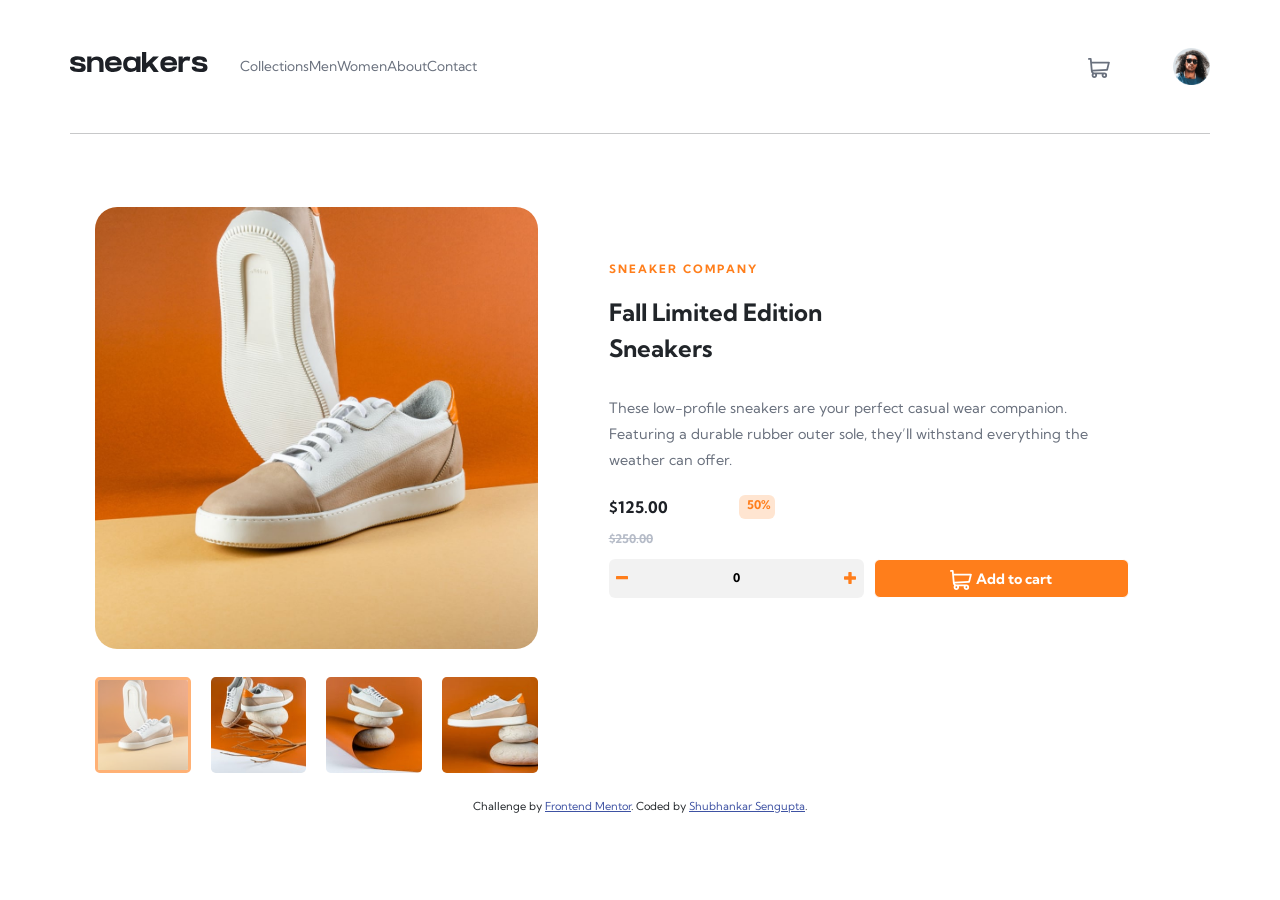
==== index.html @ 002dc1a3 "Deleted unncessary folders" ====
<!DOCTYPE html>
<html lang="en">

<head>

  <meta charset="UTF-8">
  <!--Encoding UTF-8 Unicode Transformation Format 8 bit-->
  <meta name="viewport" content="width=device-width, initial-scale=1.0">
  <!-- displays site properly based on user's device -->

  <link rel="icon" type="image/png" sizes="32x32" href="./images/favicon-32x32.png">

  <title>Frontend Mentor | E-commerce product page</title>

  <!-- Feel free to remove these styles or customise in your own stylesheet 👍 -->

  <style>
    .attribution {
      font-size: 11px;
      text-align: center;
    }

    .attribution a {
      color: hsl(228, 45%, 44%);
    }
  </style>

  <link href="https://cdn.jsdelivr.net/npm/bootstrap@5.0.2/dist/css/bootstrap.min.css" rel="stylesheet"
    integrity="sha384-EVSTQN3/azprG1Anm3QDgpJLIm9Nao0Yz1ztcQTwFspd3yD65VohhpuuCOmLASjC" crossorigin="anonymous">
  <script src="https://cdn.jsdelivr.net/npm/bootstrap@5.0.2/dist/js/bootstrap.bundle.min.js"
    integrity="sha384-MrcW6ZMFYlzcLA8Nl+NtUVF0sA7MsXsP1UyJoMp4YLEuNSfAP+JcXn/tWtIaxVXM"
    crossorigin="anonymous"></script>
  <link rel="stylesheet" href="ecommerce.css">

</head>

<body>

  <header class="site-header container">

    <h1 class="site-logo">

      <img src="./images/logo.svg" alt="sneakers-logo">

    </h1>

    <nav class="navigation navbar navbar-light">

      <button class="btn d-md-none" type="button" data-bs-toggle="offcanvas" data-bs-target="#offcanvas-collpase"
        aria-controls="offcanvas-collpase">

        <span class="navbar-toggler-icon"></span>

      </button>

      <ul class="navbar-nav offcanvas offcanvas-start" tabindex="-1" id="offcanvas-collpase">

        <div class="offcanvas-header">
          <button type="button" class="btn-close text-reset" data-bs-dismiss="offcanvas" aria-label="Close"></button>
        </div>


        <div class="offcanvas-body">

          <li class="nav-item"><a class="nav-link" href="#">Collections</a></li>
          <li class="nav-item"><a class="nav-link" href="#">Men</a></li>
          <li class="nav-item"><a class="nav-link" href="#">Women</a></li>
          <li class="nav-item"><a class="nav-link" href="#">About</a></li>
          <li class="nav-item"><a class="nav-link" href="#">Contact</a></li>

        </div>

      </ul>

      <ul class="navabar-nav d-md-flex d-none">

        <li class="nav-item"><a class="nav-link" href="#">Collections</a></li>
        <li class="nav-item"><a class="nav-link" href="#">Men</a></li>
        <li class="nav-item"><a class="nav-link" href="#">Women</a></li>
        <li class="nav-item"><a class="nav-link" href="#">About</a></li>
        <li class="nav-item"><a class="nav-link" href="#">Contact</a></li>

      </ul>

    </nav>



    <section class="cart-avatar">

      <span class="position-relative">

        <img class="cart-click" src=".\images\icon-cart.svg" alt="icon-cart" data-bs-toggle="modal"
          data-bs-target="#exampleModal">

        <span class="position-absolute top-0 start-100 translate-middle badge rounded-pill bg-semi-info visually-hidden"
          style="font-size: x-small;">
        </span>

      </span>


      <!-- Modal-1-->

      <div class="modal fade" id="exampleModal" tabindex="-1" aria-labelledby="exampleModalLabel" aria-hidden="true">

        <div class="modal-dialog">

          <div class="modal-content">

            <div class="modal-header">

              <h5 class="modal-title" id="exampleModalLabel">Cart</h5>

            </div>

            <div class="modal-body">
              Your cart is empty.
            </div>

          </div>

        </div>

      </div>

      <img class="avatar-image" src=".\images\image-avatar.png" alt="avatar-image">

    </section>

  </header>


  <main class="container adjustment">

    <hr class="d-none d-md-block">

    <div class="site-content">

      <section class="product-images">

        <h2 id="control_scroll" class="carousel slide products-scollable">

          <div class="carousel-inner">

            <div class="carousel-item active">

              <img class="img-fluid" src=".\images\image-product-1.jpg" alt="product-1-image">

            </div>

            <div class="carousel-item">

              <img class="img-fluid" src=".\images\image-product-2.jpg" alt="product-2-image">

            </div>


            <div class="carousel-item">

              <img class="img-fluid" src=".\images\image-product-3.jpg" alt="product-3-image">

            </div>


            <div class="carousel-item">

              <img class="img-fluid" src=".\images\image-product-4.jpg" alt="product-4-image">

            </div>


          </div>

          <a class="carousel-control-prev d-md-none" role="button">

            <span class="prev-icon" data-bs-target="#control_scroll" data-bs-slide="prev" aria-hidden="true">

              <svg width="13" height="18" xmlns="http://www.w3.org/2000/svg">
                <path d="M11 1 3 9l8 8" stroke="#1D2026" stroke-width="3" fill="none" fill-rule="evenodd" />
              </svg>

            </span>
            <span class="visually-hidden">Previous</span>

          </a>

          <a class="carousel-control-next d-md-none" role="button">

            <span class="next-icon" data-bs-target="#control_scroll" data-bs-slide="next" aria-hidden="true">

              <svg width="13" height="18" xmlns="http://www.w3.org/2000/svg">
                <path d="m2 1 8 8-8 8" stroke="#1D2026" stroke-width="3" fill="none" fill-rule="evenodd" />
              </svg>

            </span>
            <span class="visually-hidden">Next</span>

          </a>

        </h2>

        <!-- Modal-2-->

        <div class="modal fade" id="exampleModal1" tabindex="-1" aria-labelledby="exampleModalLabel1"
          aria-hidden="true">

          <div class="modal-dialog modal-dialog-centered">

            <div class="modal-content">

              <div class="modal-header">

                <button type="button" class="btn btn-outline-light" data-bs-dismiss="modal" aria-label="Close">

                  <svg width="14" height="15" xmlns="http://www.w3.org/2000/svg">

                    <path
                      d="m11.596.782 2.122 2.122L9.12 7.499l4.597 4.597-2.122 2.122L7 9.62l-4.595 4.597-2.122-2.122L4.878 7.5.282 2.904 2.404.782l4.595 4.596L11.596.782Z"
                      fill="#fff" fill-rule="evenodd" />

                  </svg>

                </button>

              </div>

              <div class="modal-body">

                <h2 id="control_scroll1" class="carousel slide products-scollable">

                  <div class="carousel-inner">

                    <div class="carousel-item active">

                      <img class="img-fluid main-productimg" src=".\images\image-product-1.jpg" alt="product-1-image">

                    </div>

                    <div class="carousel-item">

                      <img class="img-fluid" src=".\images\image-product-2.jpg" alt="product-2-image">

                    </div>


                    <div class="carousel-item">

                      <img class="img-fluid" src=".\images\image-product-3.jpg" alt="product-3-image">

                    </div>


                    <div class="carousel-item">

                      <img class="img-fluid" src=".\images\image-product-4.jpg" alt="product-4-image">

                    </div>


                  </div>

                  <a class="carousel-control-prev" role="button">

                    <span class="prev-icon" data-bs-target="#control_scroll1" data-bs-slide="prev" aria-hidden="true">

                      <svg width="13" height="18" xmlns="http://www.w3.org/2000/svg">
                        <path d="M11 1 3 9l8 8" stroke="#1D2026" stroke-width="3" fill="none" fill-rule="evenodd" />
                      </svg>

                    </span>
                    <span class="visually-hidden">Previous</span>

                  </a>

                  <a class="carousel-control-next" role="button">

                    <span class="next-icon" data-bs-target="#control_scroll1" data-bs-slide="next" aria-hidden="true">

                      <svg width="13" height="18" xmlns="http://www.w3.org/2000/svg">
                        <path d="m2 1 8 8-8 8" stroke="#1D2026" stroke-width="3" fill="none" fill-rule="evenodd" />
                      </svg>

                    </span>

                    <span class="visually-hidden">Next</span>

                  </a>

                </h2>

              </div>

              <div class="d-grid checkset">

                <a type="button" data-bs-target="#control_scroll1" data-bs-slide-to="0" aria-current="true"
                  aria-label="Slide 1">

                  <img class="img-fluid" src=".\images\image-product-1-thumbnail.jpg" alt="pro-1-thumb1">

                </a>

                <a type="button" data-bs-target="#control_scroll1" data-bs-slide-to="1" aria-label="Slide 2">

                  <img class="img-fluid" src=".\images\image-product-2-thumbnail.jpg" alt="pro-2-thumb1">

                </a>

                <a type="button" data-bs-target="#control_scroll1" data-bs-slide-to="2" aria-label="Slide 3">

                  <img class="img-fluid" src=".\images\image-product-3-thumbnail.jpg" alt="pro-3-thumb1">

                </a>

                <a type="button" data-bs-target="#control_scroll1" data-bs-slide-to="3" aria-label="Slide 4">

                  <img class="img-fluid" src=".\images\image-product-4-thumbnail.jpg" alt="pro-4-thumb1">

                </a>

              </div>

            </div>

          </div>

        </div>


        <div class="thumbnail-images">

          <a type="button" data-bs-target="#control_scroll" data-bs-slide-to="0" aria-current="true"
            aria-label="Slide 1">
            <img class="img-fluid" src=".\images\image-product-1-thumbnail.jpg" alt="pro-1-thumb">
          </a>

          <a type="button" data-bs-target="#control_scroll" data-bs-slide-to="1" aria-current="true"
            aria-label="Slide 2">
            <img class="img-fluid" src=".\images\image-product-2-thumbnail.jpg" alt="pro-2-thumb">
          </a>

          <a type="button" data-bs-target="#control_scroll" data-bs-slide-to="2" aria-current="true"
            aria-label="Slide 3">
            <img class="img-fluid" src=".\images\image-product-3-thumbnail.jpg" alt="pro-3-thumb">
          </a>

          <a type="button" data-bs-target="#control_scroll" data-bs-slide-to="3" aria-current="true"
            aria-label="Slide 4">
            <img class="img-fluid" src=".\images\image-product-4-thumbnail.jpg" alt="pro-4-thumb">
          </a>

        </div>

      </section>


      <section class="sneakers-info-main">

        <h6 class="sneaker-nm">Sneaker Company</h6>

        <div class="sneaker-title">Fall Limited Edition Sneakers</div>

        <div class="sub-info-sneaker">These low-profile sneakers are your perfect casual wear companion. Featuring a
          durable rubber outer sole, they’ll withstand everything the weather can offer.</div>

        <div class="section-content-display">

          <div class="rates">

            <span class="final-rate">$125.00</span>
            <span class="discount badge">50%</span>
            <div class="amount-org"><del>$250.00</del></div>

          </div>

          <div class="counter">

            <span class="count badge">

              <img class="minus-sign" tabindex="0" src="./images/icon-minus.svg" alt="minus-sign">
              <span class="count-result">0</span>
              <img class="plus-sign" tabindex="0" src="./images/icon-plus.svg" alt="plus-sign">

            </span>

          </div>

          <div class="cart-fill d-grid">

            <button type="button" class="btn btn-primary">

              <!--hidden from accessibility tree.-->

              <svg class="svg-cart-button" width="22" aria-hidden="true" height="20" xmlns="http://www.w3.org/2000/svg">
                <path
                  d="M20.925 3.641H3.863L3.61.816A.896.896 0 0 0 2.717 0H.897a.896.896 0 1 0 0 1.792h1l1.031 11.483c.073.828.52 1.726 1.291 2.336C2.83 17.385 4.099 20 6.359 20c1.875 0 3.197-1.87 2.554-3.642h4.905c-.642 1.77.677 3.642 2.555 3.642a2.72 2.72 0 0 0 2.717-2.717 2.72 2.72 0 0 0-2.717-2.717H6.365c-.681 0-1.274-.41-1.53-1.009l14.321-.842a.896.896 0 0 0 .817-.677l1.821-7.283a.897.897 0 0 0-.87-1.114ZM6.358 18.208a.926.926 0 0 1 0-1.85.926.926 0 0 1 0 1.85Zm10.015 0a.926.926 0 0 1 0-1.85.926.926 0 0 1 0 1.85Zm2.021-7.243-13.8.81-.57-6.341h15.753l-1.383 5.53Z"
                  fill="#69707D" fill-rule="nonzero" />
              </svg>


              <span class="cart-label">Add to cart</span>

            </button>

          </div>

        </div>

      </section>

    </div>

  </main>

  <div class="attribution">
    Challenge by <a href="https://www.frontendmentor.io?ref=challenge" target="_blank">Frontend Mentor</a>.
    Coded by <a href="#">Shubhankar Sengupta</a>.
  </div>

</body>

<script src="ecommerce.js"></script>

</html>
---- ecommerce.css ----
@import url('https://fonts.googleapis.com/css2?family=Kumbh+Sans:wght@400;700&display=swap');

body {
    font-family: 'Kumbh Sans', sans-serif;
}

ul, li {
    list-style: none;
    display: inline;
}

.container {
    margin-top: 2em;
}

.site-header {
    display: flex;
    align-items: center;
    padding-bottom: 1em;
}

.site-logo {
    display: flex;
}

.navigation {
   display: flex; 
   flex-grow: 1;
   justify-content: space-between;
   align-items: center;
}

.navigation .nav-link {
    color: #69707D;
    font-size: .86em;  
    position:relative;  
    
}


.navbar-toggler-icon {
    vertical-align: unset;
}


.btn:focus {
    box-shadow: none;
}


nav.navigation .modal-backdrop {
    opacity: .5;
}


#offcanvas-collpase + ul {
    margin-top: 1em;
    flex-grow: 1;
    justify-content: flex-start;
}

#offcanvas-collpase .nav-link {
    font-weight: 700;
    color: #1D2026;
} 

.offcanvas-header > button.btn-close {
    padding-left: 0px;
} 

.offcanvas-start {
    width: 300px;
}

.avatar-image {
    width: 30%;
    cursor: pointer;
}

.avatar-image:hover {
    border: 3px solid #FF7E1B;
    border-radius: 50%; 
    transition: all .12s ease-out; 
}

.cart-avatar {
    display: flex;
    justify-content: space-between;
    align-items: center;
}

.site-content {
    display: grid;
    margin-top: 3em;
    grid-template-columns: .7fr 1fr;
    gap: 15px;
    padding: 25px;
}

.thumbnail-images {
    display: grid;
    grid-template-columns: repeat(4, 1fr);
    gap: 20px;
    padding-top: 20px;
}

.thumbnail-images a:nth-of-type(1) .apply-op, .thumbnail-act {
    border: 3px solid #FF7E1B;
    opacity: .6;
}


.thumbnail-images > *:hover {
    cursor: pointer;
    opacity: .6;
}

.products-scollable img, .thumbnail-images img, .thumbnail-act {
    border-radius: 5%;
}


.sneakers-info-main {
    padding: 80px;
    padding-right: 130px;
    padding-left: 90px;
}

.sneakers-info-main > * {
    margin-bottom: 1.5em;
}


.sneaker-nm {
    text-transform: uppercase;
    font-weight: 700;
    color: #FF7E1B;
    letter-spacing: 2px;
    font-size: .72em;
}


.sneaker-title {
    font-weight: bolder;
    font-size: 2.34em;
    margin-bottom: 30px;
}


.sub-info-sneaker {
    color: #69707D;
    font-size: .9em;
    line-height: 1.802em;
}


.section-content-display {
    display: grid;
    grid-template-columns: repeat(4, 1fr);
    gap:10px;
}


.counter {
    display: grid;
    grid-column: 1/2;
}


.cart-fill {
    grid-column: 2/4;
}


.cart-fill > .btn.btn-primary > img {
    margin-right: .45em;
}

.cart-label {
    font-weight: 700;
    font-size: .9em;
}


.discount {
    color: #FF7E1B;
    background-color: rgba(255, 126, 27, .2);
    max-width: 36px;
}


.count {
    display: flex;
    color: rgb(0, 0, 0);
    background-color: rgba(0, 0, 0, .05);
    justify-content: space-between;
    align-items: center;
}


.modal-body > img:nth-of-type(1) {
    border-radius: 10%;  
}

.modal-body > button {
    border-radius: 10px;
}


.modal-body > img:nth-of-type(2), .count > img, .pointer, .cart-avatar > img:nth-of-type(1):hover, .cart-click {
    cursor: pointer;
}


.btn.btn-primary , .btn-primary-1 {
    background-color:#FF7E1B;
    border-color: rgb(255, 255, 255);
    padding: .6em;
    color: #fff;
}

.btn.btn-primary:hover {
    opacity: .65;
}

.rates {
    display: grid;
    justify-items: end;
    grid-template-columns: repeat(auto-fit, minmax(50px, 1fr));
    gap: 6px;
}

.final-rate {
    color: #1D2026;
    font-weight: 700;
}

.amount-org {
    color: #B6BCC8;
    font-weight: 700;
    justify-self: start;
}

.amount-org > del {
    font-size: .75em;
}


#exampleModal > .modal-dialog {
    margin-top: 6rem;
    margin-left: 60rem;
    max-width: 360px;
    box-shadow: 0px 15px 15px rgba(0, 0, 0, .3);
    border-radius: 15%;
}

.modal-body {
    display: flex;
    justify-content: center;
    align-items: center;
    color: #69707D;
    min-height: 200px;
}

#exampleModal .modal-title, #exampleModal .modal-body {
    font-size: .95rem;
    font-weight: 700;
}

#exampleModal .modal-content {
    border: none;
}

.grid-modal-body {
    display: grid;
    grid-template-columns: .75fr 3fr .5fr;
    gap: 13px;
}


.button-modal {
    grid-column: 1/4;
}


.bg-semi-info {
    background-color: #FF7E1B;
}


.pop-up-carousel-grid {
    display: grid;
    grid-template-columns: 1fr;
}

.adjustment {
    margin-top: 0px;
}


.pop-up-div {
    width: 100px;
    height: 100px;
    background-color: #FF7E1B;
}

#exampleModal1  .modal-content {
    background-color: rgba(255, 255, 255, 0);
    border: none;
}

#exampleModal1  .modal-header {
    justify-content: flex-end;
    border-bottom: none;
}

.btn-outline-light {
    border: none;
}

.btn-outline-light:hover {
    background-color: transparent;
}

.checkset {
    grid-template-columns: repeat(4, .25fr);
    padding:3em;
    gap:.9em;
}

.checkset img {
    border-radius: 5%;
}

.carousel-control-prev, .carousel-control-next {
    opacity: 1;
}


/* prev-icon and next-icon elements itself needs a height*/

.prev-icon { 
    left: -35px;  
}

.next-icon { 
    right: -35px; 
}


.prev-icon, .next-icon {
    background-size: 10px 10px;
    background-position: center;
    background-color: rgba(255, 255, 255, 1);
    border-radius: 50%;
    width: 1.5em;
    height: 1.5em;
    position: relative;
}


.modal-fullscreen-md-down {
    height: auto;
}


.random:hover {
    fill: #FF7E1B;
}


@media (min-width:768px) {

    .navigation .nav-link::after {
        content: "";    /*generated value needed property for the pseudo element as default is normal computed to none for pseudo elemnt*/
        position: absolute;
        width: 100%;
        height: 4px;
        bottom: -56px;
        left: 0;
        background-color: #FF7E1B;
        visibility: hidden;
        transform: scaleX(0);
        transition: all .55s ease-in-out;
    }
    
    
    .navigation .nav-link:hover::after {
        visibility: visible;
        transform: scaleX(.9);  
    }

}



@media (min-width:768px) and (max-width:1382px) {
    
    .site-content {
        grid-template-columns: minmax(1fr, 200px) minmax(300px, 1fr);
    }

    .sneakers-info-main {
        padding: 2em;
    }

    .sneaker-title {
        display: grid;
        grid-template-columns: 1.5fr 1fr;
        font-size: 1.5em;
    }

    .btn.btn-primary {
        padding: 6px;
    }

    .cart-fill {
        grid-column: 3/5;
    }

    .counter, .rates {
        grid-column: 1/3;
    }

    .rates {
        justify-items: start;
    }

    .amount-org {
        grid-column: 1/2;
    }

    .container {
        padding-right: 0px;
        padding-left: 0px;
    }

    #exampleModal .modal-dialog {
        margin-left: 400px;
    }

}


@media (min-width:1365px) and (max-width:1400px) {

    .final-rate, .discount {
        justify-self: start;
    }

    .rates {
        grid-column: 1/3;
    }

    .amount-org {
        grid-column: 1/2;
    }

}


@media (min-width:992px) and (max-width:1382px) {

    .sneakers-info-main {
        padding: 3.5em;
    }

    #exampleModal .modal-dialog {
        margin-left: 600px;
    }

}

@media (min-width:768px) and (max-width:992px) {
    
    .site-content {
        grid-template-columns: minmax(150px, 1fr) minmax(190px, 1fr);
    }

    .sneaker-title {
        font-size: 1.15em;
    }

    .sub-info-sneaker {
        font-size: .8em;
    }

}


@media (max-width:768px) {

    .navigation .nav-link:hover {
        text-decoration: 2px #FF7E1B solid underline;
    }

    .site-content {
        grid-template-columns: 1fr;
        padding: 0px;
    }

    .container {
        max-width: 100%;
        padding: 0px;
    }

    .products-scollable  img {
        border-radius: 0%;
    }

    .site-header {
        justify-content: flex-start;
    }

    .cart-avatar {
        margin-left: auto; /*Checks the remaining space and allots it entirely to the element*/
    }

    .navigation {
        order: -1;
        flex-grow: 0;
    }

    .thumbnail-images {
        display: none;
    }

    .sneakers-info-main {
        padding: 12px;
    }

    .rates {
        grid-template-columns: repeat(3, 1fr);
        grid-column: 1/5;
        justify-items: start;
    }

    .counter, .cart-fill {
        grid-column: 1/5;
    }

    .counter {
        grid-template-rows: 40px;
    }

    .amount-org {
        grid-column: 3/4;
        justify-self: end;
    }

    .prev-icon,  .next-icon {
        position: static;
    }

    .btn.btn-primary {
        box-shadow: 0px 20px 50px -20px #FF7E1B;
    }

    #exampleModal .modal-content {
        border-radius: 3%;
    }

    #exampleModal .modal-dialog {
        margin: 150px auto;
    }
    
}


@media (width:768px) {

    .navigation > button {
        display: inline !important;
    }

    ul.navabar-nav {
        display: none !important;
    }

    .carousel-control-prev, .carousel-control-next {
        display: flex !important;
    }

    .adjustment hr {
        height: 0px;
    }

}



@media (min-width:280px) and (max-width:360px) {

    .cart-avatar {
        justify-content: space-around;
    }

    .sneaker-title {
        font-size: 1.2em;
    }

}


@media (max-width:280px) {

    .offcanvas-start {
        width: 150px;
    }

    .sneaker-title {
        font-size: 1.2em;
    }

    .site-logo  > * {
        width: calc(1.56rem + 20vw); /*calc() function is used to give a width*/
    }

    .cart-avatar {
        justify-content: space-around;
    }

}
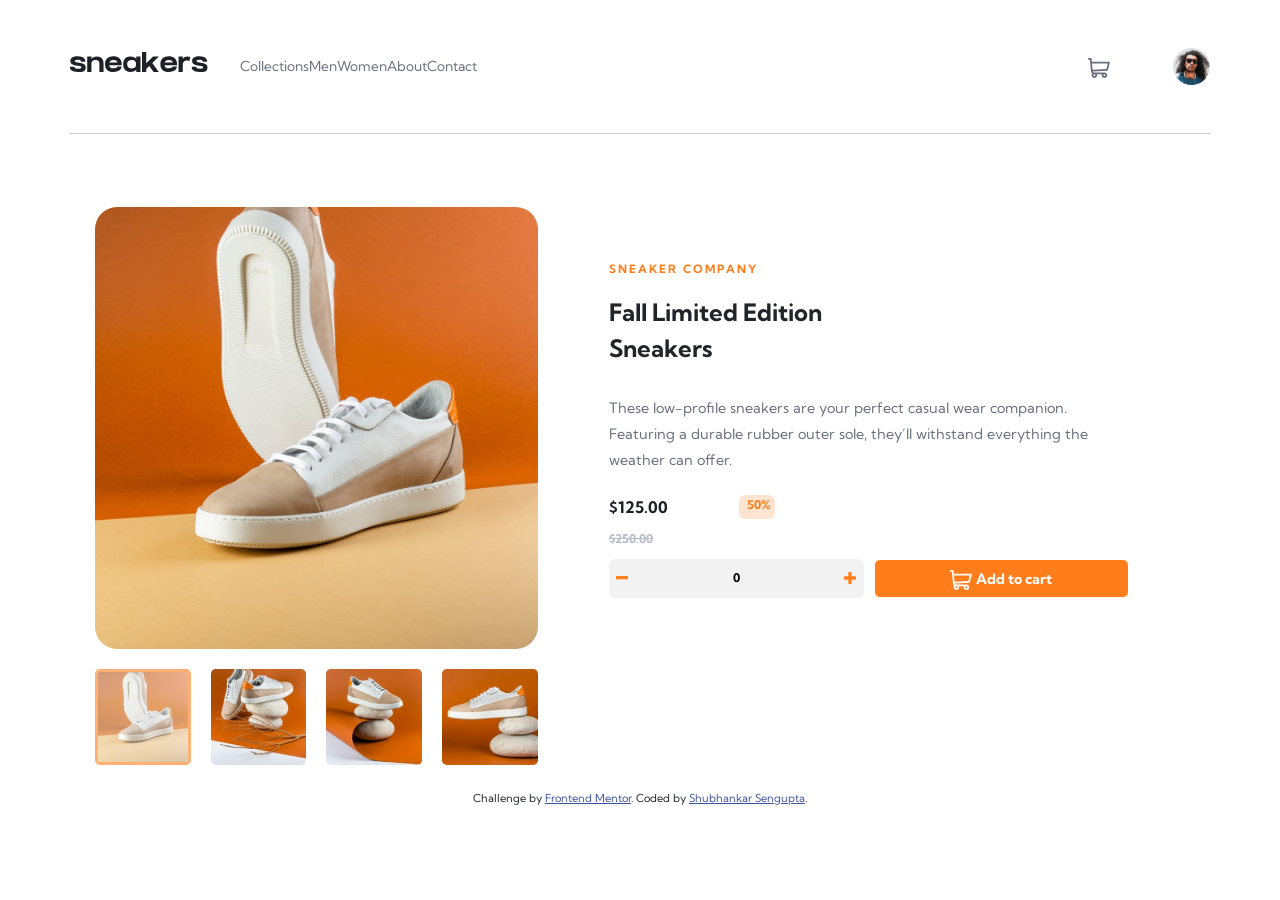
==== commit 4a7400cc: "rectified some errors" ====
--- a/index.html
+++ b/index.html
@@ -53,14 +53,14 @@
 
       </button>
 
-      <ul class="navbar-nav offcanvas offcanvas-start" tabindex="-1" id="offcanvas-collpase">
-
-        <div class="offcanvas-header">
-          <button type="button" class="btn-close text-reset" data-bs-dismiss="offcanvas" aria-label="Close"></button>
-        </div>
-
-
-        <div class="offcanvas-body">
+      <div class="navbar-nav offcanvas offcanvas-start" tabindex="-1" id="offcanvas-collpase">
+
+        <a class="offcanvas-header">
+          <div class="btn-close text-reset" data-bs-dismiss="offcanvas" aria-label="Close"></div>
+        </a>
+
+
+        <ul class="offcanvas-body">
 
           <li class="nav-item"><a class="nav-link" href="#">Collections</a></li>
           <li class="nav-item"><a class="nav-link" href="#">Men</a></li>
@@ -68,9 +68,9 @@
           <li class="nav-item"><a class="nav-link" href="#">About</a></li>
           <li class="nav-item"><a class="nav-link" href="#">Contact</a></li>
 
-        </div>
-
-      </ul>
+        </ul>
+
+      </div>
 
       <ul class="navabar-nav d-md-flex d-none">
 
@@ -90,7 +90,7 @@
 
       <span class="position-relative">
 
-        <img class="cart-click" src=".\images\icon-cart.svg" alt="icon-cart" data-bs-toggle="modal"
+        <img class="cart-click" src="./images/icon-cart.svg" alt="icon-cart" data-bs-toggle="modal"
           data-bs-target="#exampleModal">
 
         <span class="position-absolute top-0 start-100 translate-middle badge rounded-pill bg-semi-info visually-hidden"
@@ -124,7 +124,7 @@
 
       </div>
 
-      <img class="avatar-image" src=".\images\image-avatar.png" alt="avatar-image">
+      <img class="avatar-image" src="./images/image-avatar.png" alt="avatar-image">
 
     </section>
 
@@ -139,33 +139,33 @@
 
       <section class="product-images">
 
-        <h2 id="control_scroll" class="carousel slide products-scollable">
+        <div id="control_scroll" class="carousel slide products-scollable">
 
           <div class="carousel-inner">
 
             <div class="carousel-item active">
 
-              <img class="img-fluid" src=".\images\image-product-1.jpg" alt="product-1-image">
+              <img class="img-fluid" src="./images/image-product-1.jpg" alt="product-1-image">
 
             </div>
 
             <div class="carousel-item">
 
-              <img class="img-fluid" src=".\images\image-product-2.jpg" alt="product-2-image">
+              <img class="img-fluid" src="./images/image-product-2.jpg" alt="product-2-image">
 
             </div>
 
 
             <div class="carousel-item">
 
-              <img class="img-fluid" src=".\images\image-product-3.jpg" alt="product-3-image">
+              <img class="img-fluid" src="./images/image-product-3.jpg" alt="product-3-image">
 
             </div>
 
 
             <div class="carousel-item">
 
-              <img class="img-fluid" src=".\images\image-product-4.jpg" alt="product-4-image">
+              <img class="img-fluid" src="./images/image-product-4.jpg" alt="product-4-image">
 
             </div>
 
@@ -198,12 +198,11 @@
 
           </a>
 
-        </h2>
+        </div>
 
         <!-- Modal-2-->
 
-        <div class="modal fade" id="exampleModal1" tabindex="-1" aria-labelledby="exampleModalLabel1"
-          aria-hidden="true">
+        <div class="modal fade" id="exampleModal1" tabindex="-1" aria-hidden="true">
 
           <div class="modal-dialog modal-dialog-centered">
 
@@ -227,33 +226,33 @@
 
               <div class="modal-body">
 
-                <h2 id="control_scroll1" class="carousel slide products-scollable">
+                <div id="control_scroll1" class="carousel slide products-scollable">
 
                   <div class="carousel-inner">
 
                     <div class="carousel-item active">
 
-                      <img class="img-fluid main-productimg" src=".\images\image-product-1.jpg" alt="product-1-image">
+                      <img class="img-fluid main-productimg" src="./images/image-product-1.jpg" alt="product-1-image">
 
                     </div>
 
                     <div class="carousel-item">
 
-                      <img class="img-fluid" src=".\images\image-product-2.jpg" alt="product-2-image">
+                      <img class="img-fluid" src="./images/image-product-2.jpg" alt="product-2-image">
 
                     </div>
 
 
                     <div class="carousel-item">
 
-                      <img class="img-fluid" src=".\images\image-product-3.jpg" alt="product-3-image">
+                      <img class="img-fluid" src="./images/image-product-3.jpg" alt="product-3-image">
 
                     </div>
 
 
                     <div class="carousel-item">
 
-                      <img class="img-fluid" src=".\images\image-product-4.jpg" alt="product-4-image">
+                      <img class="img-fluid" src="./images/image-product-4.jpg" alt="product-4-image">
 
                     </div>
 
@@ -287,34 +286,34 @@
 
                   </a>
 
-                </h2>
+                </div>
 
               </div>
 
               <div class="d-grid checkset">
 
-                <a type="button" data-bs-target="#control_scroll1" data-bs-slide-to="0" aria-current="true"
+                <a href="" data-bs-target="#control_scroll1" data-bs-slide-to="0" aria-current="true"
                   aria-label="Slide 1">
 
-                  <img class="img-fluid" src=".\images\image-product-1-thumbnail.jpg" alt="pro-1-thumb1">
+                  <img class="img-fluid" src="./images/image-product-1-thumbnail.jpg" alt="pro-1-thumb1">
 
                 </a>
 
-                <a type="button" data-bs-target="#control_scroll1" data-bs-slide-to="1" aria-label="Slide 2">
-
-                  <img class="img-fluid" src=".\images\image-product-2-thumbnail.jpg" alt="pro-2-thumb1">
+                <a href="" data-bs-target="#control_scroll1" data-bs-slide-to="1" aria-label="Slide 2">
+
+                  <img class="img-fluid" src="./images/image-product-2-thumbnail.jpg" alt="pro-2-thumb1">
 
                 </a>
 
-                <a type="button" data-bs-target="#control_scroll1" data-bs-slide-to="2" aria-label="Slide 3">
-
-                  <img class="img-fluid" src=".\images\image-product-3-thumbnail.jpg" alt="pro-3-thumb1">
+                <a href="" data-bs-target="#control_scroll1" data-bs-slide-to="2" aria-label="Slide 3">
+
+                  <img class="img-fluid" src="./images/image-product-3-thumbnail.jpg" alt="pro-3-thumb1">
 
                 </a>
 
-                <a type="button" data-bs-target="#control_scroll1" data-bs-slide-to="3" aria-label="Slide 4">
-
-                  <img class="img-fluid" src=".\images\image-product-4-thumbnail.jpg" alt="pro-4-thumb1">
+                <a href="" data-bs-target="#control_scroll1" data-bs-slide-to="3" aria-label="Slide 4">
+
+                  <img class="img-fluid" src="./images/image-product-4-thumbnail.jpg" alt="pro-4-thumb1">
 
                 </a>
 
@@ -329,24 +328,21 @@
 
         <div class="thumbnail-images">
 
-          <a type="button" data-bs-target="#control_scroll" data-bs-slide-to="0" aria-current="true"
-            aria-label="Slide 1">
-            <img class="img-fluid" src=".\images\image-product-1-thumbnail.jpg" alt="pro-1-thumb">
-          </a>
-
-          <a type="button" data-bs-target="#control_scroll" data-bs-slide-to="1" aria-current="true"
-            aria-label="Slide 2">
-            <img class="img-fluid" src=".\images\image-product-2-thumbnail.jpg" alt="pro-2-thumb">
-          </a>
-
-          <a type="button" data-bs-target="#control_scroll" data-bs-slide-to="2" aria-current="true"
-            aria-label="Slide 3">
-            <img class="img-fluid" src=".\images\image-product-3-thumbnail.jpg" alt="pro-3-thumb">
-          </a>
-
-          <a type="button" data-bs-target="#control_scroll" data-bs-slide-to="3" aria-current="true"
-            aria-label="Slide 4">
-            <img class="img-fluid" src=".\images\image-product-4-thumbnail.jpg" alt="pro-4-thumb">
+          <a href="" data-bs-target="#control_scroll" data-bs-slide-to="0" aria-current="true" aria-label="Slide 1">
+            <img class="img-fluid" src="./images/image-product-1-thumbnail.jpg" alt="pro-1-thumb">
+          </a>
+          <!--type attribute on anchor tags define the MIME type of the resource linked-->
+
+          <a href="" data-bs-target="#control_scroll" data-bs-slide-to="1" aria-current="true" aria-label="Slide 2">
+            <img class="img-fluid" src="./images/image-product-2-thumbnail.jpg" alt="pro-2-thumb">
+          </a>
+
+          <a href="" data-bs-target="#control_scroll" data-bs-slide-to="2" aria-current="true" aria-label="Slide 3">
+            <img class="img-fluid" src="./images/image-product-3-thumbnail.jpg" alt="pro-3-thumb">
+          </a>
+
+          <a href="" data-bs-target="#control_scroll" data-bs-slide-to="3" aria-current="true" aria-label="Slide 4">
+            <img class="img-fluid" src="./images/image-product-4-thumbnail.jpg" alt="pro-4-thumb">
           </a>
 
         </div>
@@ -356,7 +352,7 @@
 
       <section class="sneakers-info-main">
 
-        <h6 class="sneaker-nm">Sneaker Company</h6>
+        <h2 class="sneaker-nm">Sneaker Company</h2>
 
         <div class="sneaker-title">Fall Limited Edition Sneakers</div>
 
@@ -377,9 +373,9 @@
 
             <span class="count badge">
 
-              <img class="minus-sign" tabindex="0" src="./images/icon-minus.svg" alt="minus-sign">
+              <img class="minus-sign" src="./images/icon-minus.svg" alt="minus-sign">
               <span class="count-result">0</span>
-              <img class="plus-sign" tabindex="0" src="./images/icon-plus.svg" alt="plus-sign">
+              <img class="plus-sign" src="./images/icon-plus.svg" alt="plus-sign">
 
             </span>
 
--- a/ecommerce.css
+++ b/ecommerce.css
@@ -64,7 +64,7 @@
     color: #1D2026;
 } 
 
-.offcanvas-header > button.btn-close {
+.offcanvas-header > div.btn-close {
     padding-left: 0px;
 } 
 
@@ -366,6 +366,10 @@
 
 .random:hover {
     fill: #FF7E1B;
+}
+
+.random-1:hover {
+    stroke: #FF7E1B;
 }
 
 
@@ -555,13 +559,13 @@
     .btn.btn-primary {
         box-shadow: 0px 20px 50px -20px #FF7E1B;
     }
-
-    #exampleModal .modal-content {
-        border-radius: 3%;
-    }
+    
 
     #exampleModal .modal-dialog {
         margin: 150px auto;
+        box-shadow: none;
+        min-width: 86vw;
+        padding: .5em;
     }
     
 }
@@ -588,6 +592,15 @@
 }
 
 
+@media (max-width:500px) {
+
+    #control_scroll .carousel-item {
+        max-height: 330px;
+    }
+
+}
+
+
 
 @media (min-width:280px) and (max-width:360px) {
 
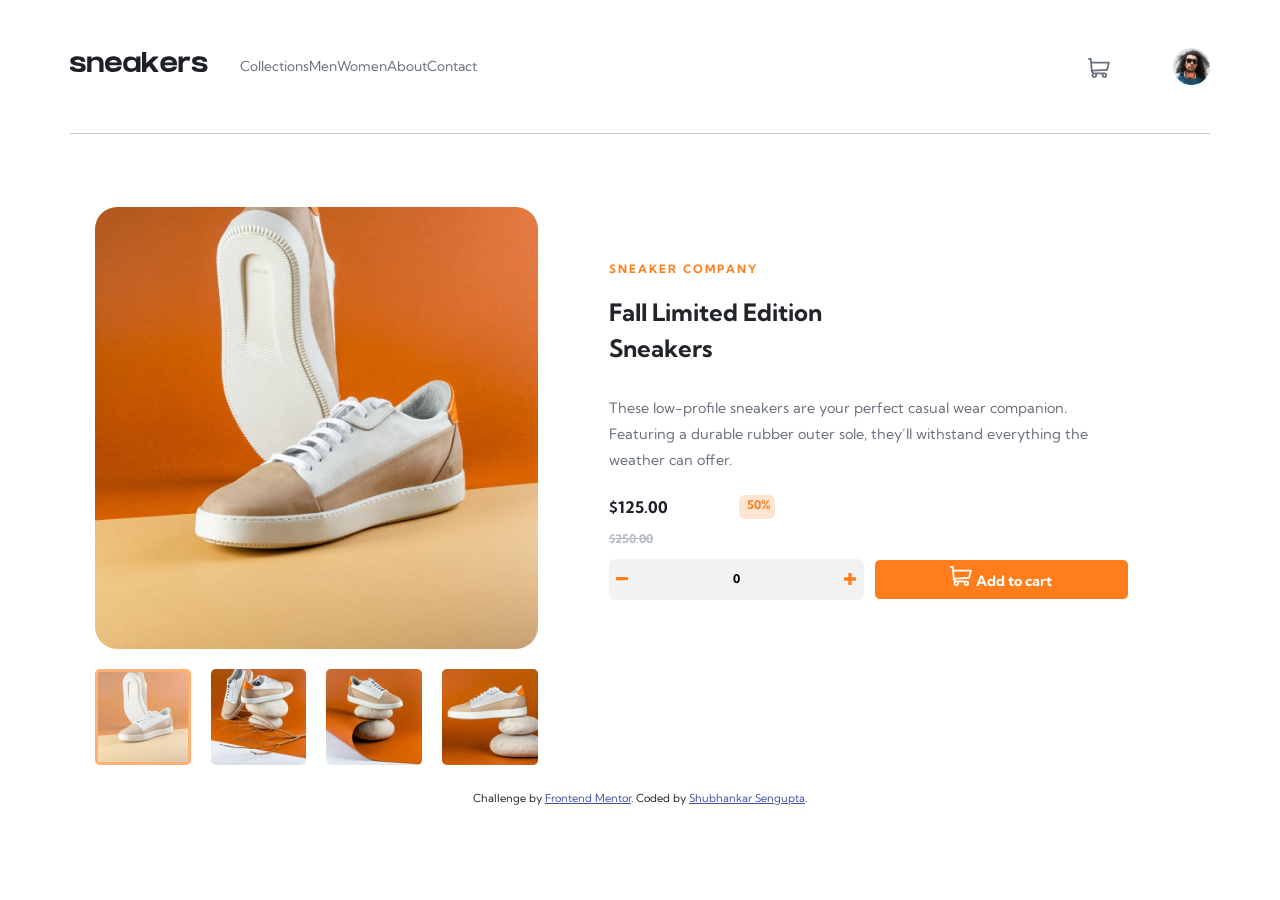
==== commit 581b3974: "Added some crucial changes to the css and the html part regarding semnatics" ====
--- a/index.html
+++ b/index.html
@@ -55,8 +55,8 @@
 
       <div class="navbar-nav offcanvas offcanvas-start" tabindex="-1" id="offcanvas-collpase">
 
-        <a class="offcanvas-header">
-          <div class="btn-close text-reset" data-bs-dismiss="offcanvas" aria-label="Close"></div>
+        <a class="offcanvas-header" aria-label="Close">
+          <span class="btn-close text-reset" data-bs-dismiss="offcanvas"></span>
         </a>
 
 
@@ -139,6 +139,8 @@
 
       <section class="product-images">
 
+        <h2 class="visually-hidden" aria-label="Product label" aria-hidden="false">Product Info</h2>
+
         <div id="control_scroll" class="carousel slide products-scollable">
 
           <div class="carousel-inner">
--- a/ecommerce.css
+++ b/ecommerce.css
@@ -7,6 +7,10 @@
 ul, li {
     list-style: none;
     display: inline;
+}
+
+svg {
+    vertical-align: baseline;
 }
 
 .container {
@@ -64,7 +68,7 @@
     color: #1D2026;
 } 
 
-.offcanvas-header > div.btn-close {
+.offcanvas-header > span.btn-close {
     padding-left: 0px;
 } 
 
@@ -80,7 +84,7 @@
 .avatar-image:hover {
     border: 3px solid #FF7E1B;
     border-radius: 50%; 
-    transition: all .12s ease-out; 
+    transition: all .12s ease-in; 
 }
 
 .cart-avatar {
@@ -356,6 +360,7 @@
     width: 1.5em;
     height: 1.5em;
     position: relative;
+    font-size: 1.5em;
 }
 
 
